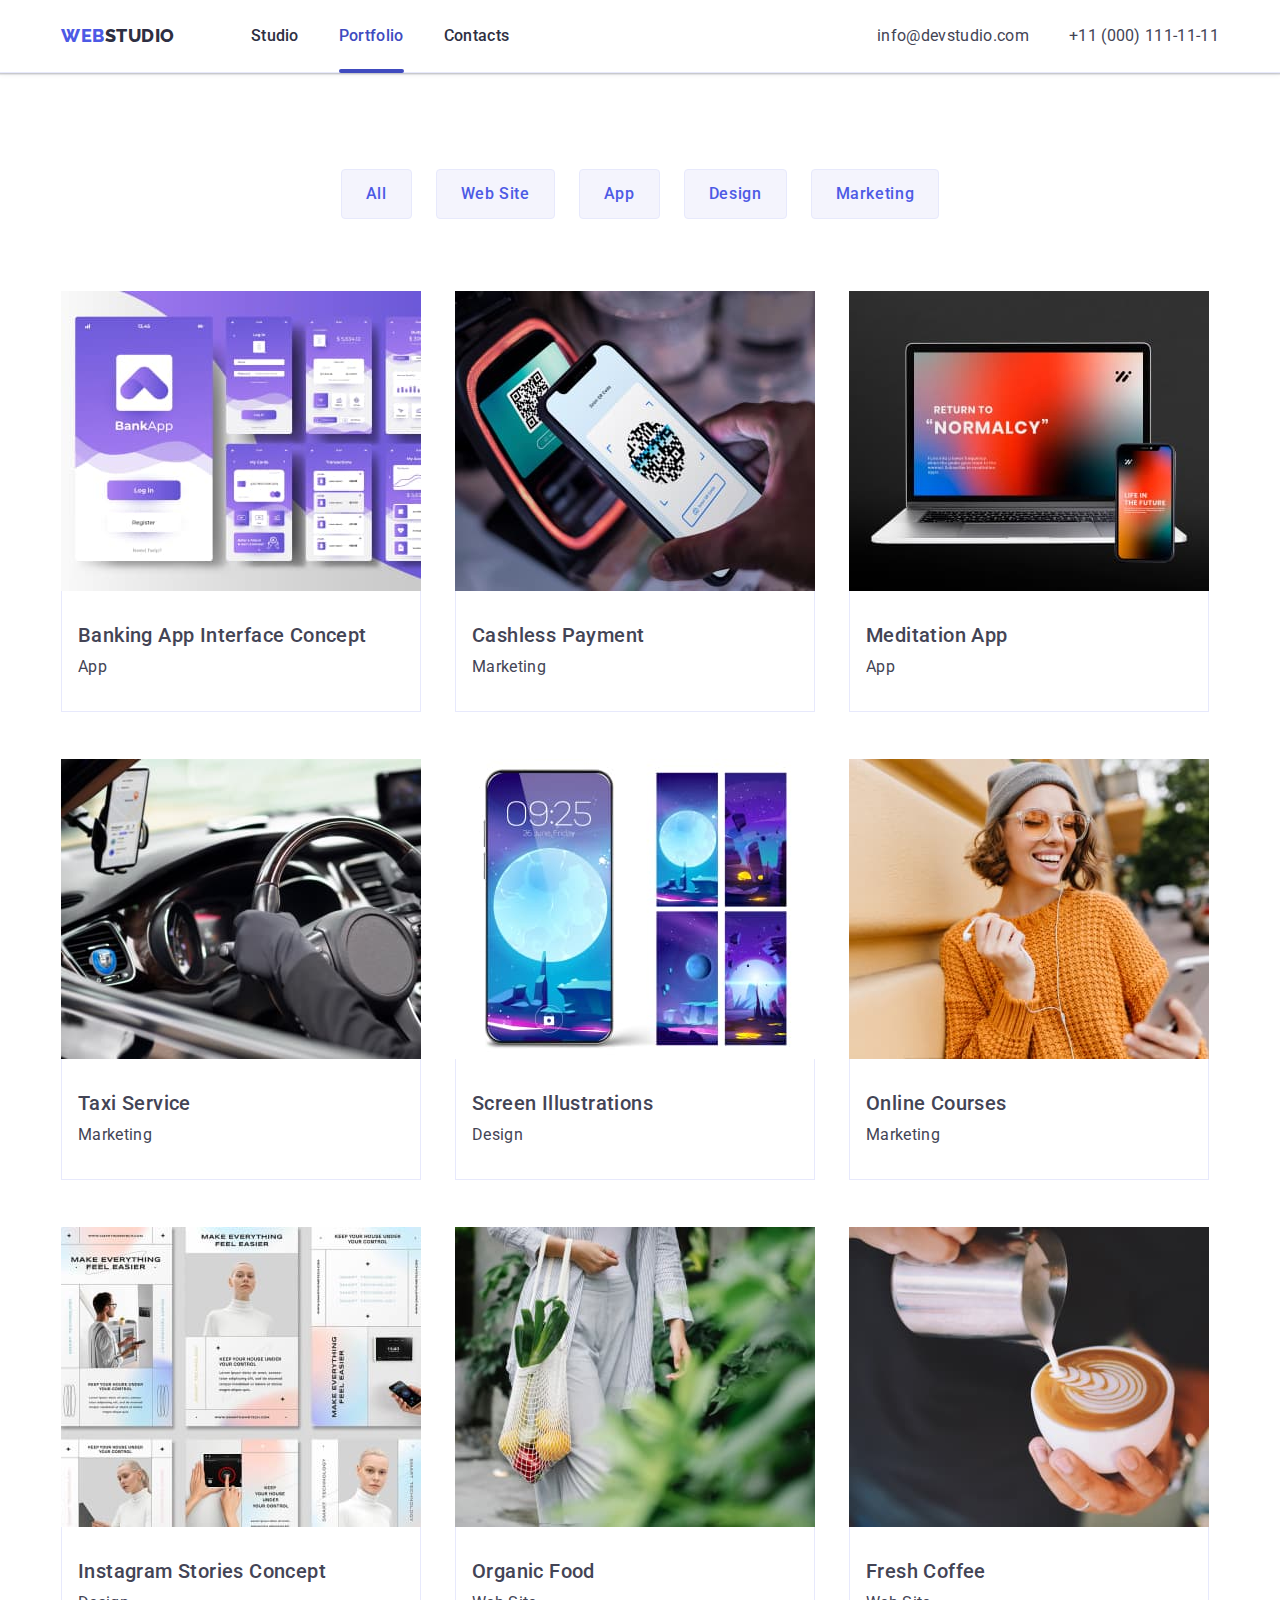
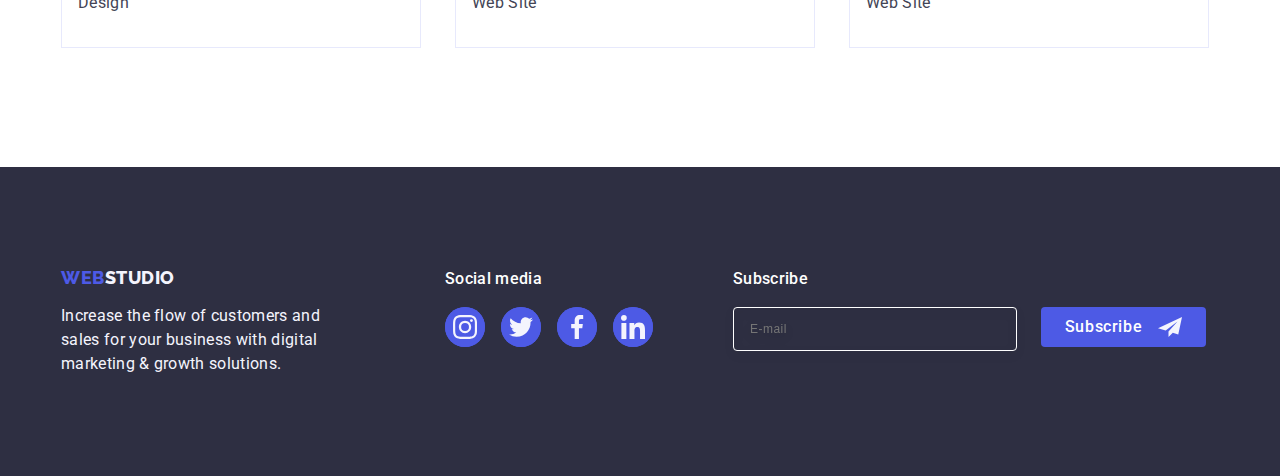
==== portfolio.html @ 62b97baa "Initial commit" ====
<!DOCTYPE html>
<html lang="en">
  <head>
    <title>WebStudio</title>
    <link rel="preconnect" href="https://fonts.googleapis.com" />
    <link rel="preconnect" href="https://fonts.gstatic.com" crossorigin />
    <link
      href="https://fonts.googleapis.com/css2?family=Raleway:wght@800&family=Roboto:wght@400;500;700;900&display=swap"
      rel="stylesheet"
    />
    <link
      rel="stylesheet"
      href="https://cdnjs.cloudflare.com/ajax/libs/modern-normalize/2.0.0/modern-normalize.min.css"
      integrity="sha512-4xo8blKMVCiXpTaLzQSLSw3KFOVPWhm/TRtuPVc4WG6kUgjH6J03IBuG7JZPkcWMxJ5huwaBpOpnwYElP/m6wg=="
      crossorigin="anonymous"
      referrerpolicy="no-referrer"
    />
    <link rel="stylesheet" href="./css/styles.css" />
  </head>
  <body class="body">
    <div class="page-container">
      <header class="menu-list">
        <div class="container container-header">
          <nav class="menu list">
            <a href="./index.html" class="logo-link link"
              >WEB<span class="logo-change">Studio</span></a
            >
            <ul class="list menu-link">
              <li class="menu-link-list">
                <a href="./index.html" class="link-menu link">Studio</a>
              </li>
              <li class="menu-link-list">
                <a href="./portfolio.html" class="link-menu link-after link"
                  >Portfolio</a
                >
              </li>
              <li class="menu-link-list">
                <a href="" class="link-menu link">Contacts</a>
              </li>
            </ul>
          </nav>

          <address class="address-list list">
            <ul class="list address-menu">
              <li>
                <a href="mailto:info@devstudio.com" class="address-link link"
                  >info@devstudio.com</a
                >
              </li>
              <li>
                <a href="tel:+110001111111" class="address-link link"
                  >+11 (000) 111-11-11</a
                >
              </li>
            </ul>
          </address>
        </div>
      </header>
      <main>
        <section class="navigator">
          <div class="container container-navigator">
            <h1 class="visually-hidden">Navigator</h1>

            <ul class="menu-list-portfolio list">
              <li class="button-navigator">
                <button type="button" class="portfolio-button">All</button>
              </li>
              <li class="button-navigator">
                <button type="button" class="portfolio-button">Web Site</button>
              </li>
              <li class="button-navigator">
                <button type="button" class="portfolio-button">App</button>
              </li>
              <li class="button-navigator">
                <button type="button" class="portfolio-button">Design</button>
              </li>
              <li class="button-navigator">
                <button type="button" class="portfolio-button">
                  Marketing
                </button>
              </li>
            </ul>

            <ul class="list photo-list">
              <li class="portfolio-main-container link">
                <a href="" class="portfolio-main link">
                  <div class="cntr-text">
                    <img
                      src="./images/portfolio.jpg"
                      alt="Interface "
                      width="360"
                      height="300"
                    />
                    <p class="text-cntr">
                      14 Stylish and User-Friendly App Design Concepts · Task
                      Manager App · Calorie Tracker App · Exotic Fruit Ecommerce
                      App · Cloud Storage App
                    </p>
                  </div>
                  <div class="name-container">
                    <h2 class="title-link-portfolio">
                      Banking App Interface Concept
                    </h2>
                    <p class="text-portfolio">App</p>
                  </div>
                </a>
              </li>

              <li class="portfolio-main-container link">
                <a href="" class="portfolio-main link">
                  <div class="cntr-text">
                    <img
                      src="./images/portfolio2.jpg"
                      alt="Phone with QR kode"
                      width="360"
                      height="300"
                    />
                    <p class="text-cntr">
                      14 Stylish and User-Friendly App Design Concepts · Task
                      Manager App · Calorie Tracker App · Exotic Fruit Ecommerce
                      App · Cloud Storage App
                    </p>
                  </div>
                  <div class="name-container">
                    <h2 class="title-link-portfolio">Cashless Payment</h2>
                    <p class="text-portfolio">Marketing</p>
                  </div>
                </a>
              </li>

              <li class="portfolio-main-container link">
                <a href="" class="portfolio-main link">
                  <div class="cntr-text">
                    <img
                      src="./images/portfolio3.jpg"
                      alt="Laptop with phone"
                      width="360"
                      height="300"
                    />
                    <p class="text-cntr">
                      14 Stylish and User-Friendly App Design Concepts · Task
                      Manager App · Calorie Tracker App · Exotic Fruit Ecommerce
                      App · Cloud Storage App
                    </p>
                  </div>
                  <div class="name-container">
                    <h2 class="title-link-portfolio">Meditation App</h2>
                    <p class="text-portfolio">App</p>
                  </div>
                </a>
              </li>

              <li class="portfolio-main-container link">
                <a href="" class="portfolio-main link">
                  <div class="cntr-text">
                    <img
                      src="./images/portfolio4.jpg"
                      alt="Interior of the car"
                      width="360"
                      height="300"
                    />
                    <p class="text-cntr">
                      14 Stylish and User-Friendly App Design Concepts · Task
                      Manager App · Calorie Tracker App · Exotic Fruit Ecommerce
                      App · Cloud Storage App
                    </p>
                  </div>
                  <div class="name-container">
                    <h2 class="title-link-portfolio">Taxi Service</h2>
                    <p class="text-portfolio">Marketing</p>
                  </div>
                </a>
              </li>

              <li class="portfolio-main-container link">
                <a href="" class="portfolio-main link">
                  <div class="cntr-text">
                    <img
                      src="./images/portfolio5.jpg"
                      alt="Phone with screen illustration"
                      width="360"
                      height="300"
                    />
                    <p class="text-cntr">
                      14 Stylish and User-Friendly App Design Concepts · Task
                      Manager App · Calorie Tracker App · Exotic Fruit Ecommerce
                      App · Cloud Storage App
                    </p>
                  </div>
                  <div class="name-container">
                    <h2 class="title-link-portfolio">Screen Illustrations</h2>
                    <p class="text-portfolio">Design</p>
                  </div>
                </a>
              </li>

              <li class="portfolio-main-container link">
                <a href="" class="portfolio-main link">
                  <div class="cntr-text">
                    <img
                      src="./images/portfolio6.jpg"
                      alt="Girl with phone"
                      width="360"
                      height="300"
                    />
                    <p class="text-cntr">
                      14 Stylish and User-Friendly App Design Concepts · Task
                      Manager App · Calorie Tracker App · Exotic Fruit Ecommerce
                      App · Cloud Storage App
                    </p>
                  </div>
                  <div class="name-container">
                    <h2 class="title-link-portfolio">Online Courses</h2>
                    <p class="text-portfolio">Marketing</p>
                  </div>
                </a>
              </li>

              <li class="portfolio-main-container link">
                <a href="" class="portfolio-main link">
                  <div class="cntr-text">
                    <img
                      src="./images/portfolio7.jpg"
                      alt="Stories Concept"
                      width="360"
                      height="300"
                    />
                    <p class="text-cntr">
                      14 Stylish and User-Friendly App Design Concepts · Task
                      Manager App · Calorie Tracker App · Exotic Fruit Ecommerce
                      App · Cloud Storage App
                    </p>
                  </div>
                  <div class="name-container">
                    <h2 class="title-link-portfolio">
                      Instagram Stories Concept
                    </h2>
                    <p class="text-portfolio">Design</p>
                  </div>
                </a>
              </li>

              <li class="portfolio-main-container link">
                <a href="" class="portfolio-main link">
                  <div class="cntr-text">
                    <img
                      src="./images/portfolio8.jpg"
                      alt="Girl with a bag of food"
                      width="360"
                      height="300"
                    />
                    <p class="text-cntr">
                      14 Stylish and User-Friendly App Design Concepts · Task
                      Manager App · Calorie Tracker App · Exotic Fruit Ecommerce
                      App · Cloud Storage App
                    </p>
                  </div>
                  <div class="name-container">
                    <h2 class="title-link-portfolio">Organic Food</h2>
                    <p class="text-portfolio">Web Site</p>
                  </div>
                </a>
              </li>

              <li class="portfolio-main-container link">
                <a href="" class="portfolio-main link">
                  <div class="cntr-text">
                    <img
                      src="./images/portfolio9.jpg"
                      alt="Cup of cofee"
                      width="360"
                      height="300"
                    />
                    <p class="text-cntr">
                      14 Stylish and User-Friendly App Design Concepts · Task
                      Manager App · Calorie Tracker App · Exotic Fruit Ecommerce
                      App · Cloud Storage App
                    </p>
                  </div>
                  <div class="name-container">
                    <h2 class="title-link-portfolio">Fresh Coffee</h2>
                    <p class="text-portfolio">Web Site</p>
                  </div>
                </a>
              </li>
            </ul>
          </div>
        </section>
      </main>
    </div>
    <footer class="footer">
      <div class="container footer-container">
        <div class="logo-ftr-container">
          <a href="./index.html" class="logo-footer link"
            >WEB<span class="studio-footer">Studio</span></a
          >
          <p class="paragraph-white">
            Increase the flow of customers and sales for your business with
            digital marketing & growth solutions.
          </p>
        </div>
        <div class="ftr-container">
          <p class="media-ftr">Social media</p>
          <ul class="icon-container-footer list">
            <li class="icon-list-footer">
              <a href="https://www.instagram.com" class="icon-social-footer">
                <svg class="icons-people" width="24" height="24">
                  <use href="./images/icons.svg#icon-instagram-2"></use>
                </svg>
              </a>
            </li>
            <li class="icon-list-footer">
              <a href="https://www.twitter.com" class="icon-social-footer">
                <svg class="icons-people" width="24" height="24">
                  <use href="./images/icons.svg#icon-twitter-1"></use>
                </svg>
              </a>
            </li>
            <li class="icon-list-footer">
              <a href="https://www.facebook.com" class="icon-social-footer">
                <svg class="icons-people" width="24" height="24">
                  <use href="./images/icons.svg#icon-facebook-1"></use>
                </svg>
              </a>
            </li>
            <li class="icon-list-footer">
              <a href="https://www.linkedin.com" class="icon-social-footer">
                <svg class="icons-people" width="24" height="24">
                  <use href="./images/icons.svg#icon-linkedin"></use>
                </svg>
              </a>
            </li>
          </ul>
        </div>
        <div class="container-form">
          <p class="navigator-subscribe">Subscribe</p>
          <form class="form" autocomplete="off">
            <label class="form-label">
              <input
                type="email"
                name="email"
                class="input-sctn"
                placeholder="E-mail"
              />
            </label>

            <button type="submit" class="form-button">
              Subscribe
              <svg class="icon-footer" width="24" height="24">
                <use href="./images/icons.svg#icon-frame"></use>
              </svg>
            </button>
          </form>
        </div>
      </div>
    </footer>
  </body>
</html>
---- css/styles.css ----
*::before,
*::after {
  box-sizing: border-box;
}
:root {
  --primary-brand: #4d5ae5;
  --pressed-state: #404bbf;
  --dark: #2e2f42;
  --success: #31d0aa;
  --text: #434455;
  --subtle-text: #8e8f99;
  --accent: #e7e9fc;
  --light: #f4f4fd;
  --white-background: #ffffff;
  --modal-background: #fcfcfc;
}

.body {
  font-family: "Roboto", sans-serif;
  color: #434455;
  font-size: 16px;
  background-color: #ffffff;
  margin: 0;
}
h1,
h2,
h3,
h4,
h5,
h6,
p {
  margin: 0;
  padding: 0;
}
.link {
  text-decoration: none;
}

.list {
  list-style: none;
  padding: 0;
  margin: 0;
}
img {
  display: block;
}
.container {
  max-width: 1158px;
  padding-left: 15px;
  padding-right: 15px;
  margin: 0 auto;
}

/* HEADER */

.menu-list {
  flex-wrap: nowrap;
  justify-content: center;
  align-items: center;
  border-bottom: 1px solid #e7e9fc;
  box-shadow: 0px 2px 1px rgba(46, 47, 66, 0.08),
    0px 1px 1px rgba(46, 47, 66, 0.16), 0px 1px 6px rgba(46, 47, 66, 0.08);
}

.container-header {
  display: flex;
  align-items: center;
}

.menu {
  display: flex;
  align-items: center;
}
.menu-link {
  display: flex;
  gap: 40px;
}

.address-menu {
  display: flex;
  gap: 40px;
  flex-grow: 1;
}

.logo-link {
  font-family: "Raleway", sans-serif;
  font-weight: 800;
  font-size: 18px;
  line-height: 1.17;
  letter-spacing: 0.03em;
  text-transform: uppercase;
  color: var(--primary-brand);
  align-self: center;
  margin-right: 76px;
}

.logo-change {
  color: var(--dark);
}

.link-menu {
  font-weight: 500;
  font-size: 16px;
  line-height: 1.5;
  letter-spacing: 0.02em;
  color: var(--dark);
  padding: 24px 0;
  display: block;
}
.link-after {
  transition: color 250ms cubic-bezier(0.4, 0, 0.2, 1);
  position: relative;
  color: var(--pressed-state);
}
.link-after::after {
  width: 100%;
  height: 4px;
  content: "";
  position: absolute;
  left: 0;
  bottom: -1px;
  height: 4px;
  background-color: #404bbf;
  border-radius: 2px;
}

.link-menu:hover,
.link-menu:focus {
  color: var(--pressed-state);
}
.address-list {
  font-style: normal;
  margin-left: auto;
}
.address-link {
  list-style: none;
  font-size: 16px;
  line-height: 1.5;
  letter-spacing: 0.02em;
  color: var(--text);

  position: relative;
  transition: color 250ms cubic-bezier(0.4, 0, 0.2, 1);
}

.address-link:hover,
.address-link:focus {
  color: var(--pressed-state);
}

/* MAIN */

.section-title {
  background-image: linear-gradient(
      rgba(46, 47, 66, 0.7),
      rgba(46, 47, 66, 0.7)
    ),
    url(../images/people-office.jpg);
  padding: 188px 0;
  max-width: 1440px;
  margin: 0 auto;
  background-repeat: no-repeat;
  background-position: center;
  background-size: cover;
}
.container-title {
  flex-direction: column;
  justify-content: center;
  align-items: center;
}
.title {
  font-size: 56px;
  line-height: 1.07;
  text-align: center;
  letter-spacing: 0.02em;
  color: var(--white-background);
  margin: 0 100px;
  width: 800px;
  display: flex;
  flex-direction: column;
  align-items: center;
  max-width: 496px;
  margin-left: auto;
  margin-right: auto;
}

.button {
  background-color: var(--primary-brand);
  font-family: "Roboto", sans-serif;
  font-weight: 500;
  font-size: 16px;
  line-height: 1.5;
  letter-spacing: 0.04em;
  color: var(--white-background);
  cursor: pointer;
  height: 56px;
  align-items: center;
  margin-top: 18px;
  justify-content: center;
  display: block;
  min-width: 169px;
  border: none;
  border-radius: 4px;
  margin-left: auto;
  margin-right: auto;
  margin-top: 18px;
  transition: background-color 250ms cubic-bezier(0.4, 0, 0.2, 1);
}
.button:hover {
  background-color: var(--pressed-state);
}
.button:focus {
  background-color: var(--pressed-state);
}

/* main-two */

.section-content {
  padding: 120px 0px;
}

.visually-hidden {
  position: absolute;
  width: 1px;
  height: 1px;
  margin: -1px;
  border: 0;
  padding: 0;
  white-space: nowrap;
  clip-path: inset(100%);
  clip: rect(0 0 0 0);
  overflow: hidden;
}

.container-content {
  display: flex;
  align-items: center;
  gap: 8px;
  justify-content: center;
}

.content {
  display: flex;
  gap: 24px;
}

.text-container {
  flex-basis: calc((100% - (3 * 24px)) / 4);
}
.icon-container {
  display: flex;
  justify-content: center;
  align-items: center;
  background-color: var(--light);
  width: 264px;
  height: 112px;
  margin-bottom: 8px;
  border-radius: 4px;
}

.title-link {
  font-weight: 500;
  font-size: 20px;
  line-height: 1.2;
  letter-spacing: 0.02em;
  color: var(--dark);
  margin-bottom: 8px;
}

.text {
  font-size: 16px;
  line-height: 1.5;
  letter-spacing: 0.02em;
  color: var(--text);
}

/* main-three */

.section-title-two {
  padding-bottom: 120px;
}
.container-doing {
  flex-direction: column;
  align-items: center;
}

.title-two {
  font-size: 36px;
  line-height: 1.11;
  text-align: center;
  letter-spacing: 0.02em;
  text-transform: capitalize;
  color: var(--dark);
  margin-bottom: 72px;
}
.photo {
  display: flex;
  gap: 24px;
  padding: 0;
  margin: 0;
}

.photo-item {
  width: 360px;
  height: 300px;
  display: block;
}

/* main four */

.section-four {
  background-color: var(--light);
  padding: 120px 0;
}

.team {
  display: flex;
  gap: 24px;
}

.container-people {
  align-items: center;
  gap: 8px;
  padding: 32px 0;
}
.icon-list {
  width: 40px;
  height: 40px;
}
.icons-people {
  fill: var(--light);
}
.icon-social-link {
  width: 100%;
  height: 100%;
  background-color: var(--primary-brand);
  border-radius: 50%;
  display: flex;
  align-items: center;
  justify-content: center;
  transition: background-color 250ms cubic-bezier(0.4, 0, 0.2, 1);
}
.icon-social-link:hover,
.icon-social-link:focus {
  background-color: var(--pressed-state);
}
.photo-background:first-child {
  flex-basis: calc((100% - 3 * 24px) / 4);
  border-radius: 0px 0px 4px 4px;
}
.photo-background {
  box-shadow: 0px 1px 6px rgba(46, 47, 66, 0.08),
    0px 1px 1px rgba(46, 47, 66, 0.16), 0px 2px 1px rgba(46, 47, 66, 0.08);
}
.title-link-people {
  text-align: center;
  margin-bottom: 8px;
}
.text-name {
  text-align: center;
}
.icon-container-people {
  display: flex;
  justify-content: center;
  gap: 24px;
  margin-top: 8px;
}

/* main five  */

.section-five {
  padding: 120px 0;
}
.title-five {
  font-size: 36px;
  line-height: 1.11;
  text-align: center;
  letter-spacing: 0.02em;
  text-transform: capitalize;
  color: var(--dark);
  margin-bottom: 72px;
}
.icon-container-customers {
  display: flex;
  gap: 24px;
}
.icons-customers {
  fill: currentColor;
}
.icons-customers:hover {
  fill: #404bbf;
}
.icn-container {
  width: calc((100% - 120px) / 6);
  height: 88px;
}
.icn-customers {
  justify-content: center;
  align-items: center;
  display: flex;
  width: 100%;
  height: 100%;
  border: 1px solid var(--subtle-text);
  border-radius: 4px;
  color: var(--subtle-text);
  transition: border-color 250ms cubic-bezier(0.4, 0, 0.2, 1),
    color 250ms cubic-bezier(0.4, 0, 0.2, 1);
}
.icn-customers:hover,
.icn-customers:focus {
  border-color: var(--pressed-state);
  color: var(--pressed-state);
}
/* footer */

.footer {
  background-color: var(--dark);
  padding-top: 100px;
  padding-bottom: 100px;
}

.studio-footer {
  color: var(--light);
  display: inline-block;
}
.paragraph-white {
  line-height: 1.5;
  color: var(--light);
  letter-spacing: 0.02em;
  font-size: 16px;
  width: 264px;
  flex-direction: column;
  flex-shrink: 0;
  align-items: flex-start;
}
.logo-footer {
  font-family: "Raleway", sans-serif;
  font-weight: 800;
  font-size: 18px;
  line-height: 1.17;
  letter-spacing: 0.03em;
  text-transform: uppercase;
  color: var(--primary-brand);
  margin-bottom: 16px;
  display: inline-block;
}
.logo-ftr-container {
  margin-right: 120px;
}
.icon-container-footer {
  display: flex;
  gap: 16px;
}
.media-ftr {
  font-size: 16px;
  font-style: normal;
  font-weight: 500;
  line-height: 1.5;
  letter-spacing: 0.02em;
  color: var(--white-background);
  margin-bottom: 16px;
}
.footer-container {
  display: flex;
  align-items: baseline;
}
.ftr-container {
  display: block;
}
.icon-ftr {
  display: flex;
  justify-content: center;
  align-items: center;
  gap: 16px;
  margin-top: 16px;
}
.icon-footer {
  fill: var(--light);
}

.icon-list-footer {
  width: 40px;
  height: 40px;
  background-color: var(--primary-brand);
  border-radius: 50%;
}
.icon-list-footer :hover,
.icon-list-footer :focus {
  background-color: #31d0aa;
}
.icon-social-footer {
  width: 100%;
  height: 100%;
  display: flex;
  align-items: center;
  justify-content: center;
  background-color: var(--primary-brand);
  border-radius: 50%;
  transition: background-color 250ms cubic-bezier(0.4, 0, 0.2, 1);
}

/* modal */
.container-form {
  margin-left: 80px;
}
.container-modal {
  position: fixed;
  top: 0;
  left: 0;
  width: 100%;
  height: 100%;
  background-color: rgba(46, 47, 66, 0.4);
  transition: opacity 250ms cubic-bezier(0.4, 0, 0.2, 1),
    visibility 250ms cubic-bezier(0.4, 0, 0.2, 1);
}
.is-hidden {
  opacity: 0;
  visibility: hidden;
  pointer-events: none;
}
.modal {
  position: absolute;
  top: 50%;
  left: 50%;
  transform: translate(-50%, -50%) scale(1);
  width: 408px;
  min-height: 584px;
  background: var(--modal-background);
  box-shadow: 0px 1px 1px rgba(0, 0, 0, 0.14), 0px 1px 3px rgba(0, 0, 0, 0.12),
    0px 2px 1px rgba(0, 0, 0, 0.2);
  border-radius: 4px;
  transition: transform 250ms cubic-bezier(0.4, 0, 0.2, 1);
  padding: 72px 24px 24px 24px;
}
.btn-modal {
  position: absolute;
  top: 24px;
  right: 24px;
  width: 24px;
  height: 24px;
  border-radius: 50%;
  display: flex;
  align-items: center;
  justify-content: center;
  background-color: var(--accent);
  border: 1px solid rgba(0, 0, 0, 0.1);
  padding: 0;
  cursor: pointer;
  transition: background-color 250ms cubic-bezier(0.4, 0, 0.2, 1),
    border 250ms cubic-bezier(0.4, 0, 0.2, 1);
}
.btn-modal:hover,
.btn-modal:focus {
  background-color: #404bbf;
  border: none;
  fill: var(--white-background);
}
.modal-icon {
  transition: fill 250ms cubic-bezier(0.4, 0, 0.2, 1);
}
.navigator-subscribe {
  margin-bottom: 16px;
  font-weight: 500;
  font-size: 16px;
  line-height: 1.5;
  letter-spacing: 0.02em;
  color: var(--white-background);
}
.form-label {
  display: flex;
}
.form {
  display: flex;
  gap: 24px;
}
.input-sctn {
  width: 264px;
  height: 40px;
  border: 1px solid var(--white-background);
  background-color: transparent;
  font-size: 12px;
  line-height: 1.5;
  letter-spacing: 0.04em;

  filter: drop-shadow(0px 4px 4px rgba(0, 0, 0, 0.15));
  border-radius: 4px;
  color: var(--white-background);
  padding-left: 16px;
}
.input-sctn ::placeholder {
  color: var(--white-background);
}

.form-button {
  min-width: 165px;
  height: 40px;
  display: flex;
  justify-content: center;
  align-items: center;
  font-family: "Roboto", sans-serif;
  font-size: 16px;
  font-weight: 500;
  line-height: 1.5;
  letter-spacing: 0.04em;
  color: var(--white-background);
  cursor: pointer;
  background-color: var(--primary-brand);
  border: none;
  border-radius: 4px;
}

.icon-footer {
  margin-left: 16px;
}
.modal-title {
  font-weight: 500;
  font-size: 16px;
  line-height: 1.5;
  text-align: center;
  letter-spacing: 0.02em;
  color: var(--dark);
  margin-bottom: 16px;
}
.cntr-form {
  margin-bottom: 8px;
}
.section-form {
  font-size: 12px;
  line-height: 1.17;
  letter-spacing: 0.04em;
  color: var(--subtle-text);
  display: block;
  margin-bottom: 4px;
}

.form-sctn {
  width: 100%;
  height: 40px;
  border: 1px solid rgba(46, 47, 66, 0.4);
  border-radius: 4px;
  background-color: transparent;
  transition: border-color 250ms cubic-bezier(0.4, 0, 0.2, 1);
  padding-left: 38px;
  outline: transparent;
}
.form-sctn:focus {
  border-color: var(--primary-brand);
}
.container-mdl {
  position: relative;
}
.icon-modal {
  position: absolute;
  left: 16px;
  top: 50%;
  transform: translateY(-50%);
  transition: fill 250ms cubic-bezier(0.4, 0, 0.2, 1);
  fill: var(--dark);
}
.form-sctn:focus + .icon-modal {
  fill: var(--primary-brand);
}

.text-comment {
  width: 100%;
  height: 120px;
  font-size: 12px;
  line-height: 1.17;
  letter-spacing: 0.04em;
  color: rgba(46, 47, 66, 0.4);
  border: 1px solid rgba(46, 47, 66, 0.4);
  border-radius: 4px;
  background-color: transparent;
  padding: 8px 16px;
  outline: transparent;
  resize: none;
  transition: border-color 250ms cubic-bezier(0.4, 0, 0.2, 1);
}
.text-comment:focus {
  border-color: var(--primary-brand);
}
.checkbox {
  margin-bottom: 24px;
}

.text-modal {
  font-size: 12px;
  line-height: 1.17;
  letter-spacing: 0.04em;
  color: var(--subtle-text);
}
.text-mdl {
  width: 16px;
  height: 16px;
  border: 1px solid rgba(46, 47, 66, 0.4);
  border-radius: 2px;
  transition: background-color 250ms cubic-bezier(0.4, 0, 0.2, 1),
    border 250ms cubic-bezier(0.4, 0, 0.2, 1),
    fill 250ms cubic-bezier(0.4, 0, 0.2, 1);
  display: inline-flex;
  align-items: center;
  justify-content: center;
  fill: transparent;
  margin-right: 8px;
}
input:checked + label .text-mdl {
  background-color: var(--pressed-state);
  border: none;
  fill: var(--light);
}
.modal-field {
  margin-bottom: 16px;
}
.link-modal {
  color: var(--primary-brand);
}
.button-modal {
  display: block;
  min-width: 169px;
  height: 56px;
  font-family: "Roboto", sans-serif;
  font-size: 16px;
  font-weight: 500;
  line-height: 1.5;
  letter-spacing: 0.04em;
  color: var(--white-background);
  cursor: pointer;
  background-color: var(--primary-brand);
  border: none;
  border-radius: 4px;
  transition: background-color 250ms cubic-bezier(0.4, 0, 0.2, 1);
  margin-left: auto;
  margin-right: auto;
}

input:focus + label.text-mdl {
  border-color: var(--pressed-state);
}
/* portfolio */

.navigator {
  padding-top: 96px;
  padding-bottom: 120px;
}
.menu-list-portfolio {
  display: flex;
  justify-content: center;
  gap: 24px;
  margin-bottom: 72px;
}
.portfolio-button {
  font-family: "Roboto", sans-serif;
  font-weight: 500;
  font-size: 16px;
  line-height: 1.5;
  letter-spacing: 0.04em;
  color: var(--primary-brand);
  background-color: var(--light);
  cursor: pointer;
  border-radius: 4px;
  padding: 12px 24px;
  border: 1px solid #e7e9fc;
  justify-content: center;
  align-items: center;
  text-align: center;
  transition: color 250ms cubic-bezier(0.4, 0, 0.2, 1),
    background-color 250ms cubic-bezier(0.4, 0, 0.2, 1),
    border-color 250ms cubic-bezier(0.4, 0, 0.2, 1),
    box-shadow 250ms cubic-bezier(0.4, 0, 0.2, 1);
}
.portfolio-button:hover,
.portfolio-button:focus {
  color: var(--white-background);
  background-color: var(--pressed-state);
  border: 1px solid transparent;
  box-shadow: 0px 3px 1px rgba(0, 0, 0, 0.1), 0px 2px 1px rgba(0, 0, 0, 0.08),
    0px 2px 2px rgba(0, 0, 0, 0.12);
}

.photo-list {
  display: flex;
  flex-wrap: wrap;
  column-gap: 24px;
  row-gap: 48px;
  align-items: flex-start;
}
.photo-background {
  background-color: var(--white-background);
}

.portfolio-main-container {
  display: flex;
  width: calc((100% - 48px) / 3);
  height: 420px;
  flex-grow: 1;
  padding-bottom: 0px;
  flex-shrink: 0;
}
.name-container {
  padding: 32px 16px;
  border: 1px solid #e7e9fc;
  border-top: none;
}

.portfolio-main {
  display: block;
  text-decoration: none;
  color: inherit;
  transition: box-shadow 250ms cubic-bezier(0.4, 0, 0.2, 1);
}

.portfolio-main:hover,
.portfolio-main:focus {
  box-shadow: 0px 1px 6px rgba(46, 47, 66, 0.08),
    0px 1px 1px rgba(46, 47, 66, 0.16), 0px 2px 1px rgba(46, 47, 66, 0.08);
}
.title-link-portfolio {
  margin-bottom: 8px;
  font-size: 20px;
  font-family: Roboto;
  font-style: normal;
  font-weight: 500;
  line-height: 24px;
  letter-spacing: 0.4px;
}

.text-portfolio {
  font-size: 16px;
  line-height: 1.5;
  letter-spacing: 0.02em;
  color: var(--text);
}
.cntr-text {
  position: relative;
  overflow: hidden;
}
.text-cntr {
  position: absolute;
  top: 0;
  font-size: 16px;
  line-height: 1.5;
  letter-spacing: 0.02em;
  color: var(--light);
  padding: 40px 32px;
  background-color: var(--primary-brand);
  height: 100%;
  width: 100%;
  transform: translateY(100%);
  transition: transform 250ms cubic-bezier(0.4, 0, 0.2, 1);
}
.cntr-text:hover .text-cntr {
  transform: translateY(0%);
}
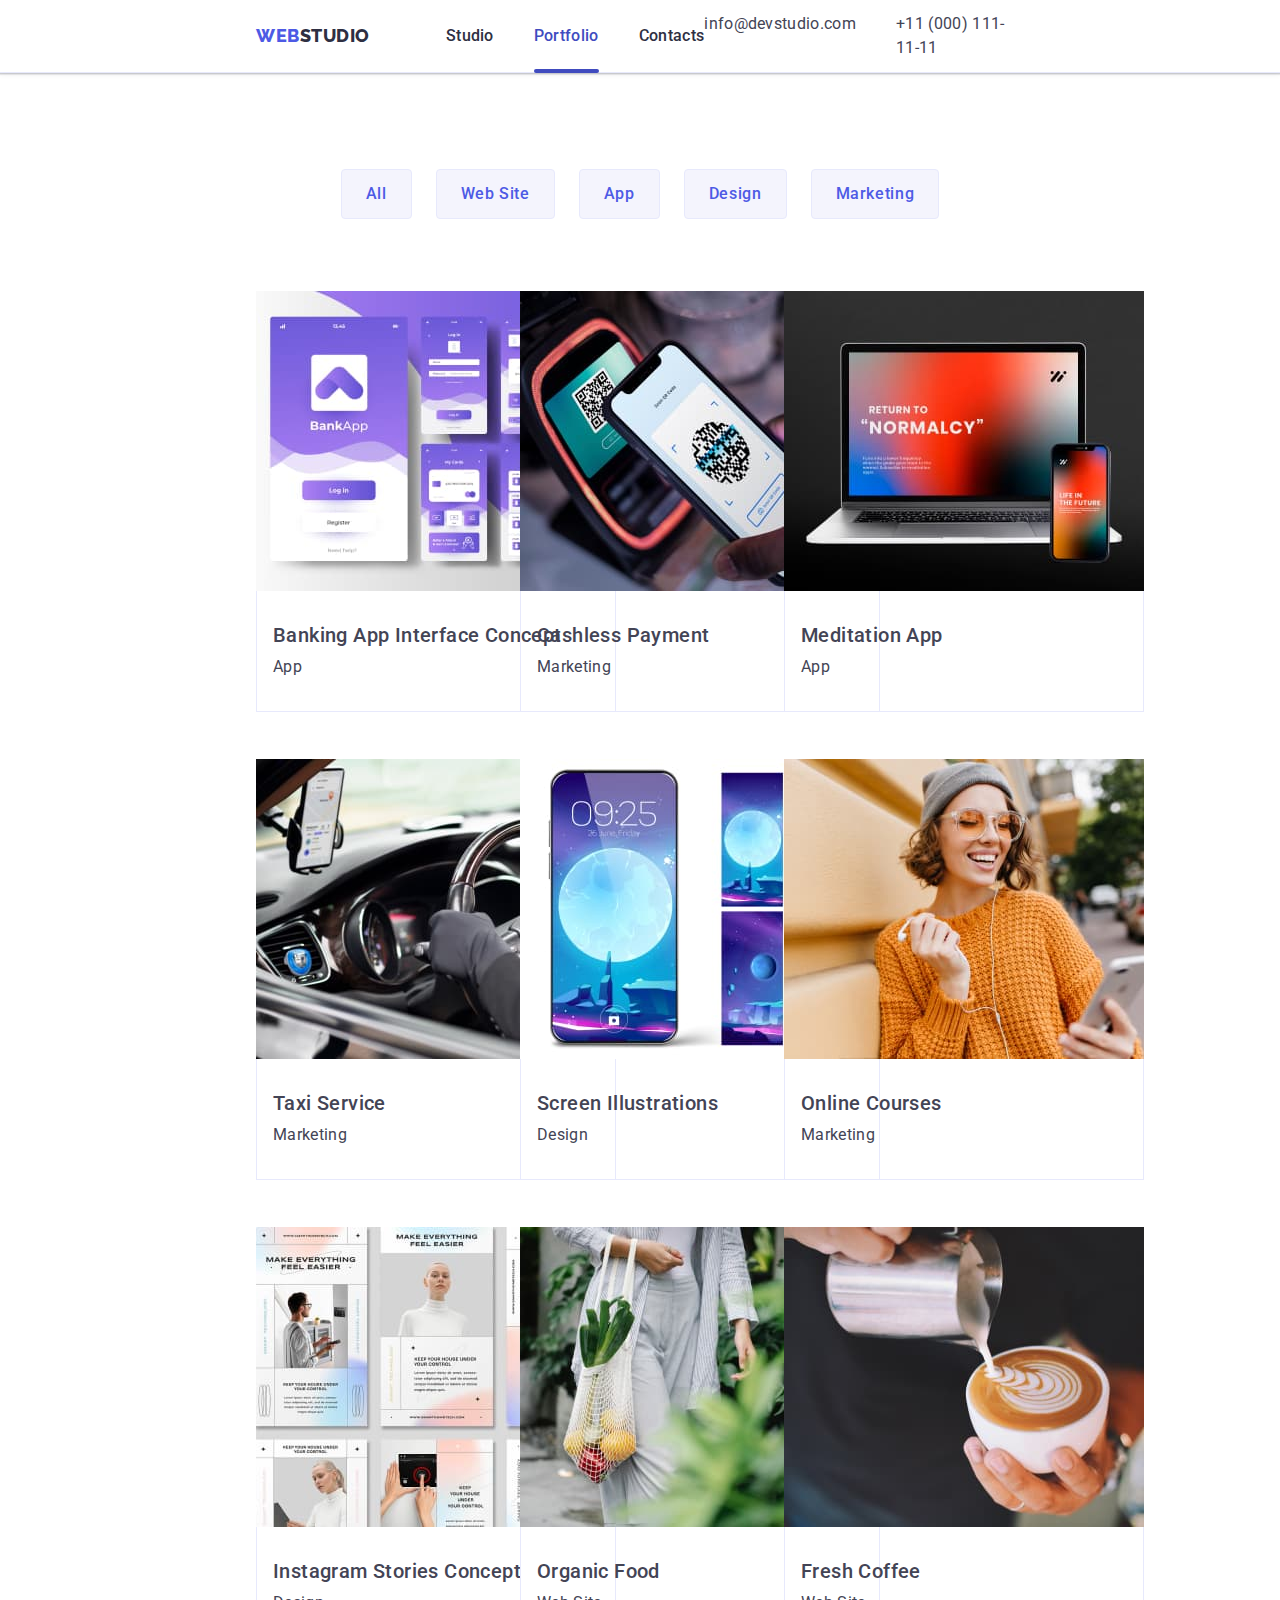
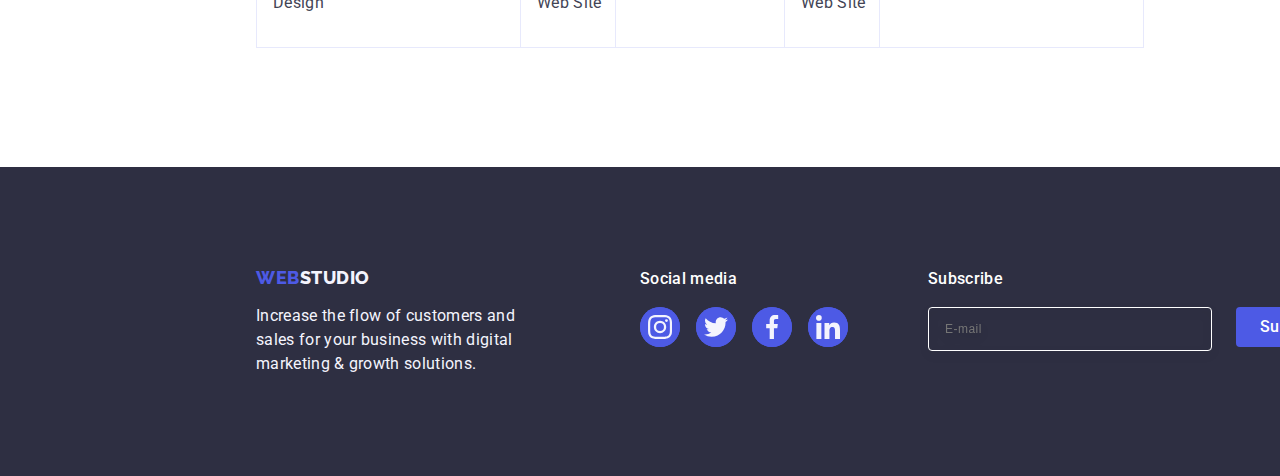
==== commit 0d716122: "homework6" ====
--- a/portfolio.html
+++ b/portfolio.html
@@ -16,6 +16,7 @@
       referrerpolicy="no-referrer"
     />
     <link rel="stylesheet" href="./css/styles.css" />
+    <link rel="stylesheet" href="./css/media.css" />
   </head>
   <body class="body">
     <div class="page-container">
--- a/css/styles.css
+++ b/css/styles.css
@@ -45,10 +45,12 @@
   display: block;
 }
 .container {
+  width: 100%;
   max-width: 1158px;
-  padding-left: 15px;
-  padding-right: 15px;
-  margin: 0 auto;
+  padding-left: 16px;
+  padding-right: 16px;
+  margin-left: auto;
+  margin-right: auto;
 }
 
 /* HEADER */
@@ -216,7 +218,8 @@
 /* main-two */
 
 .section-content {
-  padding: 120px 0px;
+  padding-top: 96px;
+  padding-bottom: 96px;
 }
 
 .visually-hidden {
@@ -233,20 +236,28 @@
 }
 
 .container-content {
-  display: flex;
-  align-items: center;
+  /* align-items: center; */
   gap: 8px;
   justify-content: center;
 }
 
 .content {
-  display: flex;
-  gap: 24px;
+  /* display: inline-flex; */
+  display: flex;
+  flex-wrap: wrap;
+
+  /* align-items: flex-start; */
+  gap: 72px;
 }
 
 .text-container {
-  flex-basis: calc((100% - (3 * 24px)) / 4);
-}
+  /* flex-basis: calc((100% - (3 * 24px)) / 4); */
+
+  /* align-items: flex-start; */
+  gap: 8px;
+  align-items: center;
+}
+
 .icon-container {
   display: flex;
   justify-content: center;
@@ -256,15 +267,23 @@
   height: 112px;
   margin-bottom: 8px;
   border-radius: 4px;
+  display: none;
 }
 
 .title-link {
-  font-weight: 500;
-  font-size: 20px;
-  line-height: 1.2;
+  /* font-weight: 500; */
+  /* font-size: 20px; */
+  /* line-height: 1.2; */
   letter-spacing: 0.02em;
   color: var(--dark);
   margin-bottom: 8px;
+  text-align: center;
+
+  font-size: 36px;
+  font-style: normal;
+  font-weight: 700;
+  line-height: 1.11;
+  text-transform: capitalize;
 }
 
 .text {
@@ -272,6 +291,8 @@
   line-height: 1.5;
   letter-spacing: 0.02em;
   color: var(--text);
+  font-style: normal;
+  font-weight: 500;
 }
 
 /* main-three */
--- a/css/media.css
+++ b/css/media.css
@@ -0,0 +1,16 @@
+@media screen and (min-width: 428px) {
+  .container {
+    max-width: 428px;
+  }
+}
+@media screen and (min-width: 768px) {
+  .container {
+    max-width: 768px;
+  }
+  .text-container {
+    flex-basis: calc((100% - 24px) / 2);
+    max-width: 356px;
+    /* flex-direction: column; */
+    align-items: flex-start;
+  }
+}
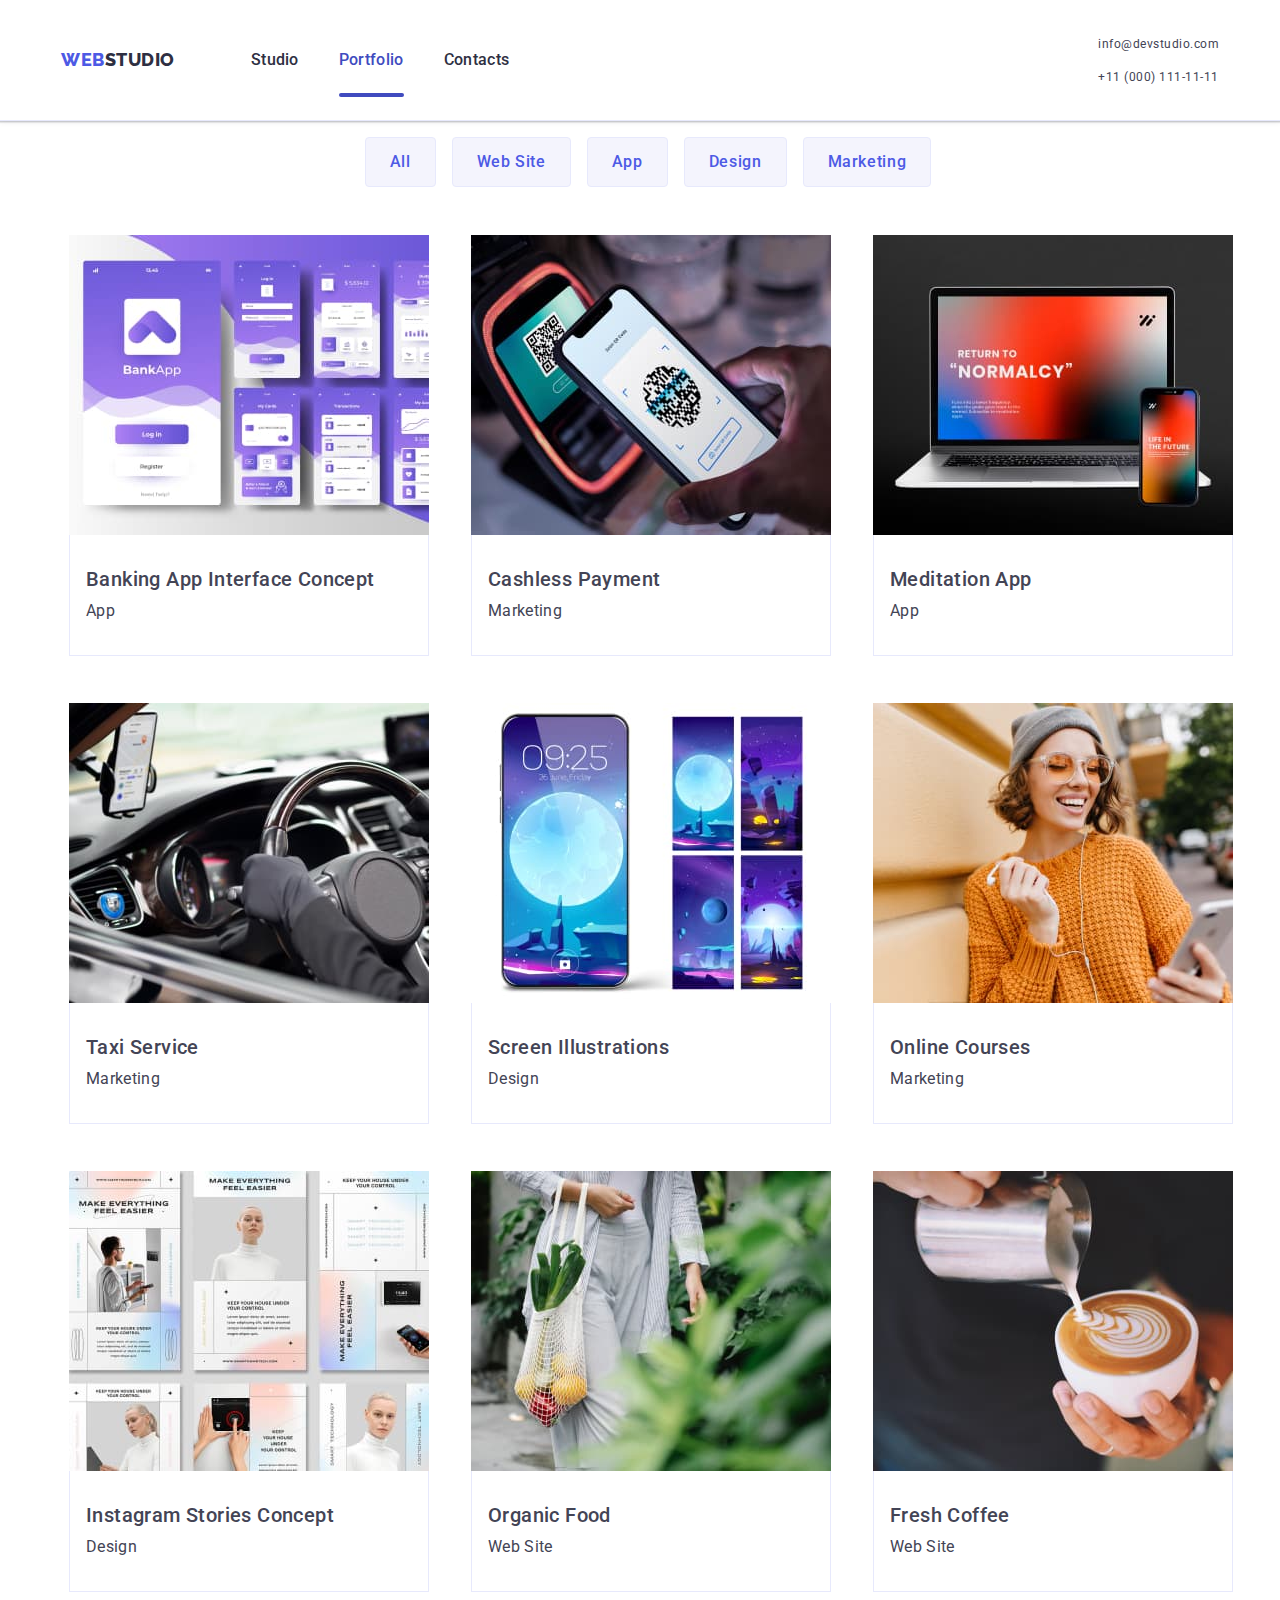
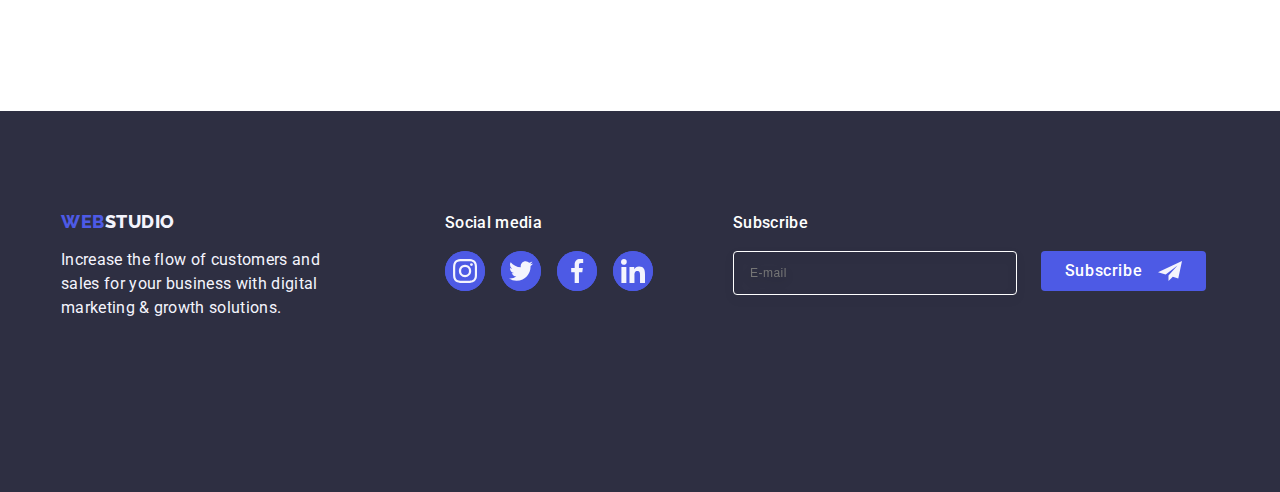
==== commit 7a92938f: "homework6" ====
--- a/portfolio.html
+++ b/portfolio.html
@@ -2,6 +2,14 @@
 <html lang="en">
   <head>
     <title>WebStudio</title>
+
+    <meta charset="UTF-8" />
+    <meta name="viewport" content="width=device-width, initial-scale=1.0" />
+    <meta
+      name="description"
+      content="Web studio description meta tag content"
+    />
+
     <link rel="preconnect" href="https://fonts.googleapis.com" />
     <link rel="preconnect" href="https://fonts.gstatic.com" crossorigin />
     <link
@@ -55,6 +63,49 @@
               </li>
             </ul>
           </address>
+          <button type="button" class="menu-open-btn" data-menu-open>
+            <svg class="icons-mob" width="32" height="22">
+              <use href="./images/icons.svg#icon-menu-hamburger"></use>
+            </svg>
+          </button>
+        </div>
+
+        <div class="mob-menu is-hidden" data-menu>
+          <button type="button" class="menu-close-btn" data-menu-close>
+            <svg class="icons-mob-close" width="8" height="8">
+              <use href="./images/icons.svg#icon-close"></use>
+            </svg>
+          </button>
+          <ul class="list mob-menu-list">
+            <li class="mob-menu-link">
+              <a href="./index.html" class="mob-link-menu mob-link-after link"
+                >Studio</a
+              >
+            </li>
+            <li class="mob-menu-link">
+              <a href="./portfolio.html" class="mob-link-menu link"
+                >Portfolio</a
+              >
+            </li>
+            <li class="mob-menu-link">
+              <a href="" class="mob-link-menu link">Contacts</a>
+            </li>
+          </ul>
+
+          <address class="mob-address-list list">
+            <ul class="list mob-address-menu">
+              <li>
+                <a href="tel:+110001111111" class="mob-address-link link"
+                  >+11 (000) 111-11-11</a
+                >
+              </li>
+              <li>
+                <a href="mailto:info@devstudio.com" class="mob-mail-link link"
+                  >info@devstudio.com</a
+                >
+              </li>
+            </ul>
+          </address>
         </div>
       </header>
       <main>
@@ -355,5 +406,6 @@
         </div>
       </div>
     </footer>
+    <script src="./js/menu.js"></script>
   </body>
 </html>
--- a/css/styles.css
+++ b/css/styles.css
@@ -63,25 +63,21 @@
   box-shadow: 0px 2px 1px rgba(46, 47, 66, 0.08),
     0px 1px 1px rgba(46, 47, 66, 0.16), 0px 1px 6px rgba(46, 47, 66, 0.08);
 }
-
+.menu-open-btn {
+  background-color: #ffffff;
+  border: none;
+}
 .container-header {
   display: flex;
   align-items: center;
+  justify-content: space-between;
+  padding-top: 24px;
+  padding-bottom: 24px;
 }
 
 .menu {
   display: flex;
   align-items: center;
-}
-.menu-link {
-  display: flex;
-  gap: 40px;
-}
-
-.address-menu {
-  display: flex;
-  gap: 40px;
-  flex-grow: 1;
 }
 
 .logo-link {
@@ -99,57 +95,98 @@
 .logo-change {
   color: var(--dark);
 }
-
-.link-menu {
-  font-weight: 500;
-  font-size: 16px;
-  line-height: 1.5;
-  letter-spacing: 0.02em;
+.menu-link {
+  display: none;
+}
+.address-menu {
+  display: none;
+}
+.mob-menu {
+  background-color: var(--white-background);
+  position: fixed;
+  top: 0;
+  left: 0;
+  width: 100vw;
+  height: 100vh;
+  z-index: 2;
+  padding: 24px 24px 40px 40px;
+  display: flex;
+  flex-direction: column;
+  justify-content: space-between;
+}
+.menu-close-btn {
+  display: flex;
+  margin-left: auto;
+  margin-bottom: 32px;
+  border-radius: 50%;
+  align-items: center;
+  justify-content: center;
+  background-color: var(--accent);
+  border: 1px solid rgba(0, 0, 0, 0.1);
+  padding: 0;
+  cursor: pointer;
+  transition: background-color 250ms cubic-bezier(0.4, 0, 0.2, 1),
+    border 250ms cubic-bezier(0.4, 0, 0.2, 1);
+  width: 24px;
+  height: 24px;
+}
+
+.mob-menu-list {
+  margin-bottom: 284px;
+}
+.mob-link-menu {
   color: var(--dark);
-  padding: 24px 0;
-  display: block;
-}
-.link-after {
+  font-size: 36px;
+  font-weight: 700;
+  line-height: 1.11;
+  letter-spacing: 0.02em;
+}
+.mob-link-menu:hover,
+:focus {
+  color: var(--primary-brand);
+}
+.mob-link-after {
   transition: color 250ms cubic-bezier(0.4, 0, 0.2, 1);
   position: relative;
   color: var(--pressed-state);
 }
-.link-after::after {
-  width: 100%;
-  height: 4px;
-  content: "";
-  position: absolute;
-  left: 0;
-  bottom: -1px;
-  height: 4px;
-  background-color: #404bbf;
-  border-radius: 2px;
-}
-
-.link-menu:hover,
-.link-menu:focus {
-  color: var(--pressed-state);
-}
-.address-list {
+
+.mob-menu-link:not(:last-child) {
+  margin-bottom: 40px;
+}
+.mob-address-menu {
   font-style: normal;
-  margin-left: auto;
-}
-.address-link {
+  display: flex;
+  flex-direction: column;
+  gap: 40px;
+}
+
+.mob-address-link {
   list-style: none;
-  font-size: 16px;
-  line-height: 1.5;
+  font-size: 36px;
   letter-spacing: 0.02em;
   color: var(--text);
-
   position: relative;
   transition: color 250ms cubic-bezier(0.4, 0, 0.2, 1);
-}
-
-.address-link:hover,
-.address-link:focus {
-  color: var(--pressed-state);
-}
-
+  font-weight: 700;
+  line-height: 1.11;
+}
+.mob-address-link:hover,
+:focus {
+  color: var(--primary-brand);
+}
+.mob-mail-link:hover,
+:focus {
+  color: var(--primary-brand);
+}
+.mob-mail-link {
+  color: var(--text);
+  font-size: 20px;
+  font-style: normal;
+  font-weight: 500;
+  line-height: 1.2;
+  letter-spacing: 0.02em;
+}
 /* MAIN */
 
 .section-title {
@@ -157,33 +194,43 @@
       rgba(46, 47, 66, 0.7),
       rgba(46, 47, 66, 0.7)
     ),
-    url(../images/people-office.jpg);
-  padding: 188px 0;
-  max-width: 1440px;
+    url(../images/bg-mb-1x.jpg);
+  padding: 112px 54px;
   margin: 0 auto;
   background-repeat: no-repeat;
   background-position: center;
   background-size: cover;
 }
+@media (min-device-pixel-ratio: 2),
+  (min-resolution: 192dpi),
+  (min-resolution: 2dppx) {
+  .section-title {
+    background-image: linear-gradient(
+        rgba(46, 47, 66, 0.7),
+        rgba(46, 47, 66, 0.7)
+      ),
+      url(../images/bg-mb-2x.jpg);
+  }
+}
 .container-title {
-  flex-direction: column;
-  justify-content: center;
-  align-items: center;
+  display: flex;
+  flex-wrap: wrap;
+  justify-content: center;
+  align-items: center;
+  gap: 72px;
 }
 .title {
-  font-size: 56px;
-  line-height: 1.07;
   text-align: center;
   letter-spacing: 0.02em;
   color: var(--white-background);
-  margin: 0 100px;
-  width: 800px;
-  display: flex;
-  flex-direction: column;
-  align-items: center;
-  max-width: 496px;
-  margin-left: auto;
-  margin-right: auto;
+  display: flex;
+  flex-wrap: wrap;
+  align-items: center;
+  width: 320px;
+  font-size: 36px;
+  font-weight: 700;
+  line-height: 1.11;
+  text-transform: capitalize;
 }
 
 .button {
@@ -236,26 +283,20 @@
 }
 
 .container-content {
-  /* align-items: center; */
-  gap: 8px;
-  justify-content: center;
+  display: flex;
+  justify-content: center;
+  align-items: center;
 }
 
 .content {
-  /* display: inline-flex; */
   display: flex;
   flex-wrap: wrap;
-
-  /* align-items: flex-start; */
   gap: 72px;
+  justify-content: center;
 }
 
 .text-container {
-  /* flex-basis: calc((100% - (3 * 24px)) / 4); */
-
-  /* align-items: flex-start; */
-  gap: 8px;
-  align-items: center;
+  position: relative;
 }
 
 .icon-container {
@@ -271,19 +312,13 @@
 }
 
 .title-link {
-  /* font-weight: 500; */
-  /* font-size: 20px; */
-  /* line-height: 1.2; */
   letter-spacing: 0.02em;
   color: var(--dark);
   margin-bottom: 8px;
-  text-align: center;
-
+  align-items: center;
   font-size: 36px;
-  font-style: normal;
   font-weight: 700;
   line-height: 1.11;
-  text-transform: capitalize;
 }
 
 .text {
@@ -291,7 +326,6 @@
   line-height: 1.5;
   letter-spacing: 0.02em;
   color: var(--text);
-  font-style: normal;
   font-weight: 500;
 }
 
@@ -331,12 +365,7 @@
 
 .section-four {
   background-color: var(--light);
-  padding: 120px 0;
-}
-
-.team {
-  display: flex;
-  gap: 24px;
+  padding: 96px 0;
 }
 
 .container-people {
@@ -344,6 +373,7 @@
   gap: 8px;
   padding: 32px 0;
 }
+
 .icon-list {
   width: 40px;
   height: 40px;
@@ -351,6 +381,7 @@
 .icons-people {
   fill: var(--light);
 }
+
 .icon-social-link {
   width: 100%;
   height: 100%;
@@ -361,12 +392,27 @@
   justify-content: center;
   transition: background-color 250ms cubic-bezier(0.4, 0, 0.2, 1);
 }
+
+.container-team {
+  display: flex;
+  flex-wrap: wrap;
+  align-items: center;
+  justify-content: center;
+}
+.team {
+  display: flex;
+  flex-wrap: wrap;
+  align-items: center;
+  justify-content: center;
+  gap: 72px;
+  margin: auto;
+}
+
 .icon-social-link:hover,
 .icon-social-link:focus {
   background-color: var(--pressed-state);
 }
 .photo-background:first-child {
-  flex-basis: calc((100% - 3 * 24px) / 4);
   border-radius: 0px 0px 4px 4px;
 }
 .photo-background {
@@ -383,6 +429,7 @@
 .icon-container-people {
   display: flex;
   justify-content: center;
+  flex-wrap: wrap;
   gap: 24px;
   margin-top: 8px;
 }
@@ -390,7 +437,7 @@
 /* main five  */
 
 .section-five {
-  padding: 120px 0;
+  padding: 96px 0;
 }
 .title-five {
   font-size: 36px;
@@ -403,7 +450,8 @@
 }
 .icon-container-customers {
   display: flex;
-  gap: 24px;
+  flex-wrap: wrap;
+  gap: 16px;
 }
 .icons-customers {
   fill: currentColor;
@@ -412,8 +460,9 @@
   fill: #404bbf;
 }
 .icn-container {
-  width: calc((100% - 120px) / 6);
+  width: calc((100% - 16px) / 2);
   height: 88px;
+  margin-bottom: 72px;
 }
 .icn-customers {
   justify-content: center;
@@ -450,9 +499,7 @@
   letter-spacing: 0.02em;
   font-size: 16px;
   width: 264px;
-  flex-direction: column;
-  flex-shrink: 0;
-  align-items: flex-start;
+  margin-bottom: 72px;
 }
 .logo-footer {
   font-family: "Raleway", sans-serif;
@@ -466,11 +513,14 @@
   display: inline-block;
 }
 .logo-ftr-container {
-  margin-right: 120px;
+  display: flex;
+  flex-direction: column;
+  align-items: center;
 }
 .icon-container-footer {
   display: flex;
   gap: 16px;
+  margin-bottom: 72px;
 }
 .media-ftr {
   font-size: 16px;
@@ -481,12 +531,11 @@
   color: var(--white-background);
   margin-bottom: 16px;
 }
-.footer-container {
-  display: flex;
-  align-items: baseline;
-}
+
 .ftr-container {
-  display: block;
+  display: flex;
+  flex-direction: column;
+  align-items: center;
 }
 .icon-ftr {
   display: flex;
@@ -505,8 +554,8 @@
   background-color: var(--primary-brand);
   border-radius: 50%;
 }
-.icon-list-footer :hover,
-.icon-list-footer :focus {
+.icon-list-footer:hover,
+.icon-list-footer:focus {
   background-color: #31d0aa;
 }
 .icon-social-footer {
@@ -522,7 +571,9 @@
 
 /* modal */
 .container-form {
-  margin-left: 80px;
+  display: flex;
+  flex-direction: column;
+  align-items: center;
 }
 .container-modal {
   position: fixed;
@@ -592,10 +643,12 @@
 }
 .form {
   display: flex;
-  gap: 24px;
+  flex-wrap: wrap;
+  gap: 16px;
+  justify-content: center;
 }
 .input-sctn {
-  width: 264px;
+  width: 80vw;
   height: 40px;
   border: 1px solid var(--white-background);
   background-color: transparent;
@@ -760,14 +813,17 @@
 /* portfolio */
 
 .navigator {
-  padding-top: 96px;
+  padding-top: 16px;
+  padding-left: 16px;
   padding-bottom: 120px;
 }
 .menu-list-portfolio {
   display: flex;
-  justify-content: center;
-  gap: 24px;
-  margin-bottom: 72px;
+  flex-wrap: wrap;
+  flex-basis: calc((100%-48px) / 3);
+
+  gap: 16px;
+  margin-bottom: 48px;
 }
 .portfolio-button {
   font-family: "Roboto", sans-serif;
@@ -801,9 +857,11 @@
 .photo-list {
   display: flex;
   flex-wrap: wrap;
-  column-gap: 24px;
-  row-gap: 48px;
-  align-items: flex-start;
+  justify-content: center;
+  gap: 48px;
+  /* column-gap: 24px; */
+  /* row-gap: 48px; */
+  /* align-items: flex-start; */
 }
 .photo-background {
   background-color: var(--white-background);
@@ -811,7 +869,6 @@
 
 .portfolio-main-container {
   display: flex;
-  width: calc((100% - 48px) / 3);
   height: 420px;
   flex-grow: 1;
   padding-bottom: 0px;
--- a/css/media.css
+++ b/css/media.css
@@ -3,14 +3,258 @@
     max-width: 428px;
   }
 }
+
 @media screen and (min-width: 768px) {
   .container {
     max-width: 768px;
   }
+  .menu-link {
+    display: flex;
+    gap: 40px;
+  }
+  .menu-open-btn {
+    display: none;
+  }
+  .address-menu {
+    display: flex;
+    flex-direction: column;
+    gap: 12px;
+    /* flex-grow: 1; */
+  }
+  .link-menu {
+    font-weight: 500;
+    font-size: 16px;
+    line-height: 1.5;
+    letter-spacing: 0.02em;
+    color: var(--dark);
+    padding: 24px 0;
+    display: block;
+  }
+  .link-after {
+    transition: color 250ms cubic-bezier(0.4, 0, 0.2, 1);
+    position: relative;
+    color: var(--pressed-state);
+  }
+  .link-after::after {
+    width: 100%;
+    height: 4px;
+    content: "";
+    position: absolute;
+    left: 0;
+    bottom: -1px;
+    height: 4px;
+    background-color: #404bbf;
+    border-radius: 2px;
+  }
+
+  .link-menu:hover,
+  .link-menu:focus {
+    color: var(--pressed-state);
+  }
+  .address-list {
+    font-style: normal;
+    margin-left: auto;
+  }
+  .address-link {
+    list-style: none;
+    font-size: 12px;
+    line-height: 1.6;
+    letter-spacing: 0.04em;
+    color: var(--text);
+    position: relative;
+    transition: color 250ms cubic-bezier(0.4, 0, 0.2, 1);
+  }
+
+  .address-link:hover,
+  .address-link:focus {
+    color: var(--pressed-state);
+  }
+  .title {
+    display: flex;
+    flex-direction: column;
+    align-items: center;
+    max-width: 496px;
+    margin-left: auto;
+    margin-right: auto;
+  }
+  .container-title {
+    flex-direction: column;
+    gap: 36px;
+  }
+
+  .section-title {
+    background-image: linear-gradient(
+        rgba(46, 47, 66, 0.7),
+        rgba(46, 47, 66, 0.7)
+      ),
+      url(../images/bg-tab-1x.jpg);
+  }
+  @media (min-device-pixel-ratio: 2),
+    (min-resolution: 192dpi),
+    (min-resolution: 2dppx) {
+    .section-title {
+      background-image: linear-gradient(
+          180deg,
+          rgba(46, 47, 66, 0.7),
+          rgba(46, 47, 66, 0.7)
+        ),
+        url(../images/bg-tab-2x.jpg);
+    }
+  }
+
   .text-container {
     flex-basis: calc((100% - 24px) / 2);
-    max-width: 356px;
-    /* flex-direction: column; */
-    align-items: flex-start;
-  }
-}
+    gap: 8px;
+    margin-bottom: 72px;
+  }
+  .content {
+    gap: 24px;
+  }
+
+  .container-people {
+    flex-basis: calc((100% - 24px) / 2);
+  }
+  .team {
+    gap: 64px 24px;
+  }
+  .icn-container {
+    width: calc((100% - 32px) / 3);
+  }
+  .container-customers {
+    padding-left: 108px;
+    padding-right: 108px;
+  }
+  .footer-container {
+    display: flex;
+    flex-wrap: wrap;
+    padding-left: 108px;
+    padding-right: 108px;
+  }
+  .input-sctn {
+    width: 264px;
+  }
+  .logo-ftr-container {
+    margin-right: 24px;
+    align-items: start;
+  }
+  .ftr-container {
+    align-items: start;
+  }
+  .container-form {
+    align-items: start;
+  }
+  .form {
+    gap: 24px;
+  }
+  .portfolio-main-container {
+    width: calc((100% - 48px) / 3);
+  }
+  .photo-list {
+    gap: 72px;
+  }
+  .menu-list-portfolio {
+    justify-content: center;
+  }
+}
+@media screen and (min-width: 1158px) {
+  .container {
+    max-width: 1158px;
+    padding-left: 15px;
+    padding-right: 15px;
+  }
+  .section-title {
+    background-image: linear-gradient(
+        rgba(46, 47, 66, 0.7),
+        rgba(46, 47, 66, 0.7)
+      ),
+      url(../images/bg-1x.jpg);
+  }
+  @media (min-device-pixel-ratio: 2),
+    (min-resolution: 192dpi),
+    (min-resolution: 2dppx) {
+    .section-title {
+      background-image: linear-gradient(
+          180deg,
+          rgba(46, 47, 66, 0.7),
+          rgba(46, 47, 66, 0.7)
+        ),
+        url(../images/bg-2x.jpg);
+    }
+    .title {
+      display: flex;
+      flex-direction: column;
+      align-items: center;
+      max-width: 496px;
+      margin-left: auto;
+      margin-right: auto;
+    }
+    .address-menu {
+      display: flex;
+      flex-direction: inherit;
+      gap: 40px;
+    }
+    .address-link {
+      list-style: none;
+      font-size: 16px;
+      line-height: 1.5;
+      letter-spacing: 0.02em;
+    }
+
+    .container-title {
+      flex-direction: column;
+      gap: 48px;
+    }
+    .icon-container {
+      display: flex;
+      justify-content: center;
+      align-items: center;
+      background-color: var(--light);
+      width: 264px;
+      height: 112px;
+      margin-bottom: 8px;
+      border-radius: 4px;
+    }
+  }
+  .text {
+    font-weight: 400;
+  }
+  .text-container {
+    flex-basis: calc((100% - (3 * 24px)) / 4);
+  }
+  .title-link {
+    font-size: 20px;
+    font-weight: 500;
+    line-height: 1.2;
+    letter-spacing: 0.02em;
+  }
+  .section-title-two {
+    padding-bottom: 120px;
+  }
+  .photo-background {
+    flex-basis: calc((100% - 3 * 24px) / 4);
+  }
+  .section-five {
+    padding: 120px 0;
+  }
+  .icn-container {
+    width: calc((100% - 120px) / 6);
+  }
+  .container-form {
+    margin-left: 80px;
+  }
+
+  .logo-ftr-container {
+    margin-right: 120px;
+  }
+  .portfolio-main-container {
+    width: calc((100% - 72px) / 4);
+  }
+  .photo-list {
+    gap: 48px;
+  }
+}
+@media (max-width: 1158px) {
+  .section-title-two {
+    display: none;
+  }
+}
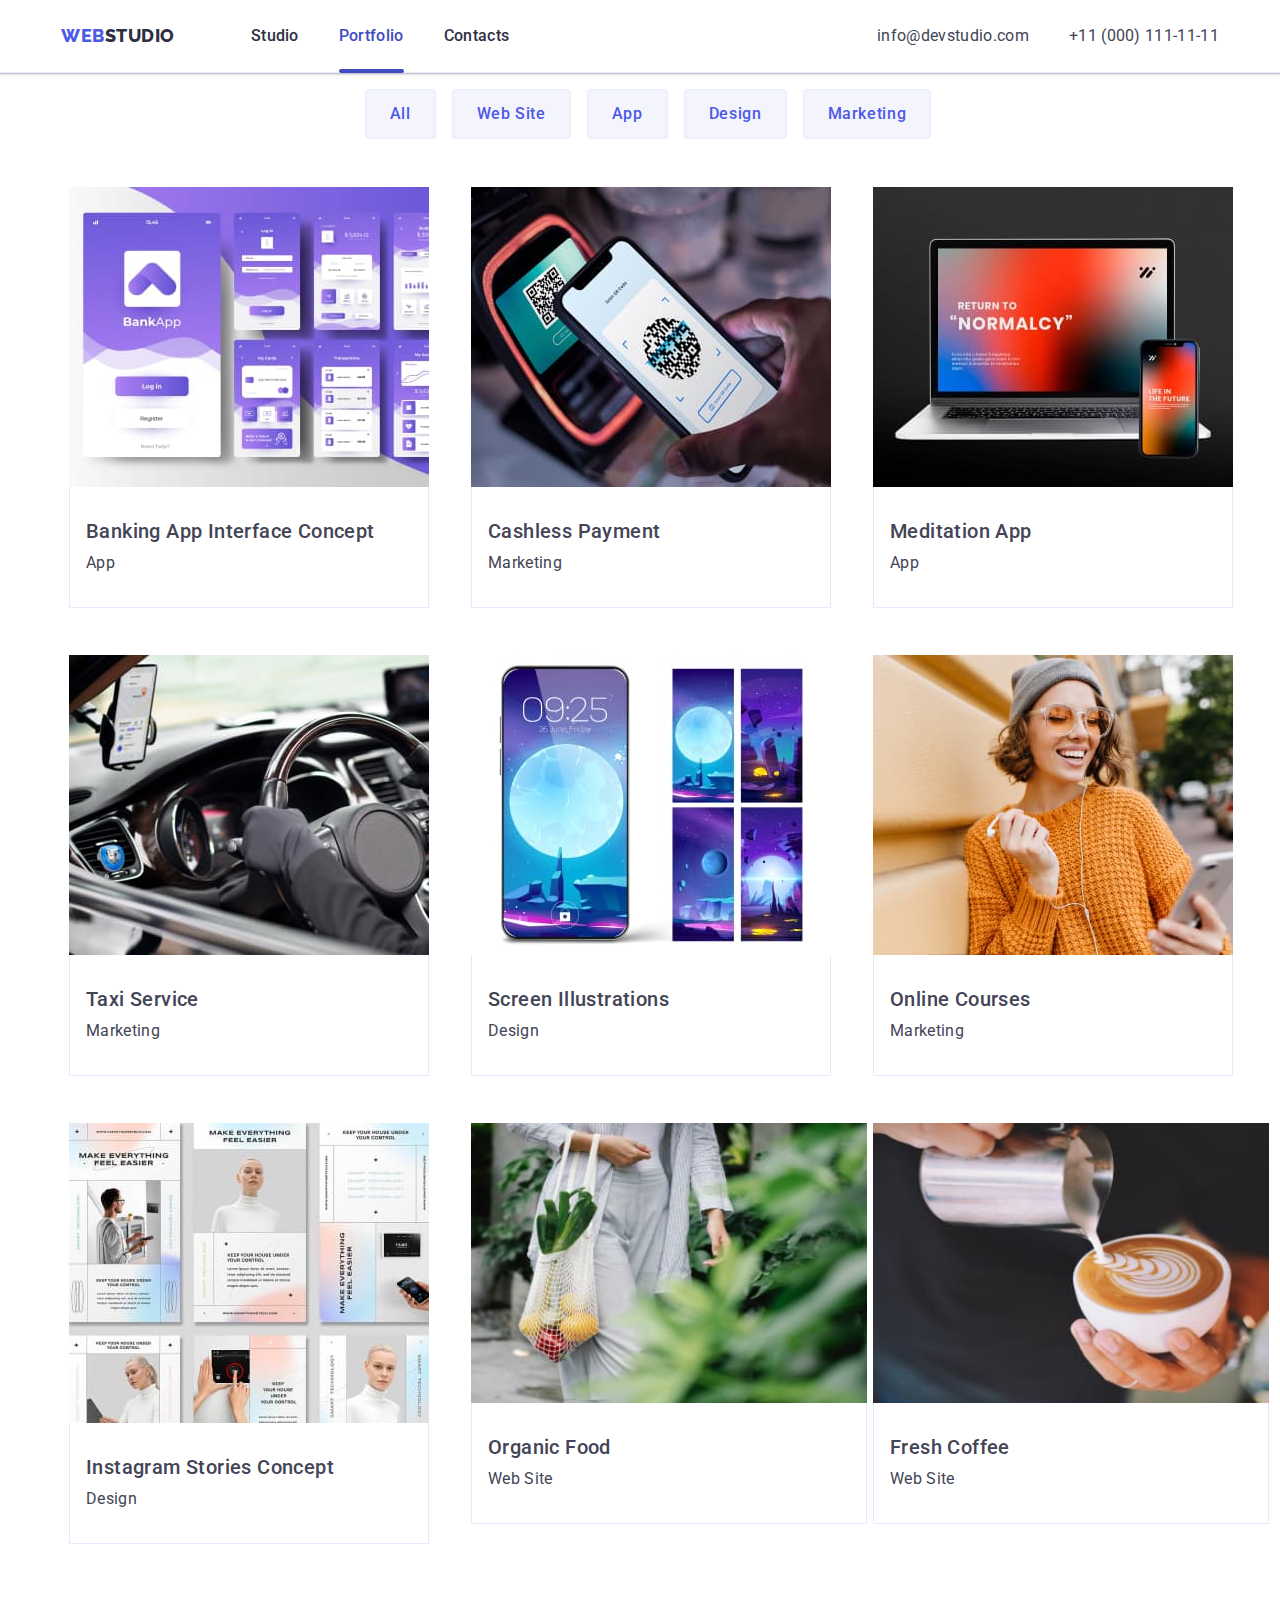
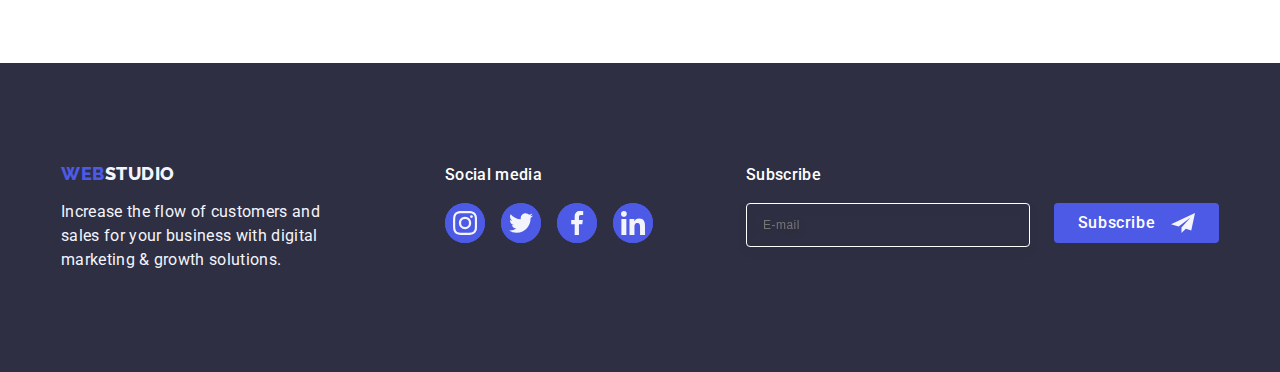
==== commit 110499e4: "homework6" ====
--- a/portfolio.html
+++ b/portfolio.html
@@ -138,10 +138,11 @@
                 <a href="" class="portfolio-main link">
                   <div class="cntr-text">
                     <img
+                      class="img-portfolio"
                       src="./images/portfolio.jpg"
                       alt="Interface "
-                      width="360"
-                      height="300"
+                      width="396"
+                      height="280"
                     />
                     <p class="text-cntr">
                       14 Stylish and User-Friendly App Design Concepts · Task
@@ -162,10 +163,11 @@
                 <a href="" class="portfolio-main link">
                   <div class="cntr-text">
                     <img
+                      class="img-portfolio"
                       src="./images/portfolio2.jpg"
                       alt="Phone with QR kode"
-                      width="360"
-                      height="300"
+                      width="396"
+                      height="280"
                     />
                     <p class="text-cntr">
                       14 Stylish and User-Friendly App Design Concepts · Task
@@ -184,10 +186,11 @@
                 <a href="" class="portfolio-main link">
                   <div class="cntr-text">
                     <img
+                      class="img-portfolio"
                       src="./images/portfolio3.jpg"
                       alt="Laptop with phone"
-                      width="360"
-                      height="300"
+                      width="396"
+                      height="280"
                     />
                     <p class="text-cntr">
                       14 Stylish and User-Friendly App Design Concepts · Task
@@ -206,10 +209,11 @@
                 <a href="" class="portfolio-main link">
                   <div class="cntr-text">
                     <img
+                      class="img-portfolio"
                       src="./images/portfolio4.jpg"
                       alt="Interior of the car"
-                      width="360"
-                      height="300"
+                      width="396"
+                      height="280"
                     />
                     <p class="text-cntr">
                       14 Stylish and User-Friendly App Design Concepts · Task
@@ -228,10 +232,11 @@
                 <a href="" class="portfolio-main link">
                   <div class="cntr-text">
                     <img
+                      class="img-portfolio"
                       src="./images/portfolio5.jpg"
                       alt="Phone with screen illustration"
-                      width="360"
-                      height="300"
+                      width="396"
+                      height="280"
                     />
                     <p class="text-cntr">
                       14 Stylish and User-Friendly App Design Concepts · Task
@@ -250,10 +255,11 @@
                 <a href="" class="portfolio-main link">
                   <div class="cntr-text">
                     <img
+                      class="img-portfolio"
                       src="./images/portfolio6.jpg"
                       alt="Girl with phone"
-                      width="360"
-                      height="300"
+                      width="396"
+                      height="280"
                     />
                     <p class="text-cntr">
                       14 Stylish and User-Friendly App Design Concepts · Task
@@ -272,10 +278,11 @@
                 <a href="" class="portfolio-main link">
                   <div class="cntr-text">
                     <img
+                      class="img-portfolio"
                       src="./images/portfolio7.jpg"
                       alt="Stories Concept"
-                      width="360"
-                      height="300"
+                      width="396"
+                      height="280"
                     />
                     <p class="text-cntr">
                       14 Stylish and User-Friendly App Design Concepts · Task
@@ -298,8 +305,8 @@
                     <img
                       src="./images/portfolio8.jpg"
                       alt="Girl with a bag of food"
-                      width="360"
-                      height="300"
+                      width="396"
+                      height="280"
                     />
                     <p class="text-cntr">
                       14 Stylish and User-Friendly App Design Concepts · Task
@@ -320,8 +327,8 @@
                     <img
                       src="./images/portfolio9.jpg"
                       alt="Cup of cofee"
-                      width="360"
-                      height="300"
+                      width="396"
+                      height="280"
                     />
                     <p class="text-cntr">
                       14 Stylish and User-Friendly App Design Concepts · Task
--- a/css/styles.css
+++ b/css/styles.css
@@ -59,7 +59,7 @@
   flex-wrap: nowrap;
   justify-content: center;
   align-items: center;
-  border-bottom: 1px solid #e7e9fc;
+  border-bottom: 1px solid var(--accent);
   box-shadow: 0px 2px 1px rgba(46, 47, 66, 0.08),
     0px 1px 1px rgba(46, 47, 66, 0.16), 0px 1px 6px rgba(46, 47, 66, 0.08);
 }
@@ -71,8 +71,6 @@
   display: flex;
   align-items: center;
   justify-content: space-between;
-  padding-top: 24px;
-  padding-bottom: 24px;
 }
 
 .menu {
@@ -106,34 +104,35 @@
   position: fixed;
   top: 0;
   left: 0;
-  width: 100vw;
-  height: 100vh;
+  width: 100%;
+  height: 100%;
   z-index: 2;
   padding: 24px 24px 40px 40px;
   display: flex;
   flex-direction: column;
-  justify-content: space-between;
+  padding-top: 80px;
 }
 .menu-close-btn {
-  display: flex;
-  margin-left: auto;
-  margin-bottom: 32px;
-  border-radius: 50%;
-  align-items: center;
-  justify-content: center;
-  background-color: var(--accent);
-  border: 1px solid rgba(0, 0, 0, 0.1);
-  padding: 0;
-  cursor: pointer;
-  transition: background-color 250ms cubic-bezier(0.4, 0, 0.2, 1),
-    border 250ms cubic-bezier(0.4, 0, 0.2, 1);
+  position: absolute;
+  top: 24px;
+  right: 24px;
+  display: flex;
+  justify-content: center;
+  align-items: center;
   width: 24px;
   height: 24px;
-}
-
-.mob-menu-list {
-  margin-bottom: 284px;
-}
+  padding: 0;
+  border-radius: 50%;
+  background-color: transparent;
+  color: var(--dark-brand-color);
+  border: 1px solid var(--accent);
+  cursor: pointer;
+  transition: color 250ms cubic-bezier(0.4, 0, 0.2, 1);
+}
+.menu-mob {
+  margin-bottom: auto;
+}
+
 .mob-link-menu {
   color: var(--dark);
   font-size: 36px;
@@ -159,21 +158,24 @@
   display: flex;
   flex-direction: column;
   gap: 40px;
+  width: 100%;
+  margin-bottom: 48px;
 }
 
 .mob-address-link {
   list-style: none;
   font-size: 36px;
   letter-spacing: 0.02em;
-  color: var(--text);
+  color: var(--primary-brand);
   position: relative;
   transition: color 250ms cubic-bezier(0.4, 0, 0.2, 1);
   font-weight: 700;
   line-height: 1.11;
 }
-.mob-address-link:hover,
-:focus {
-  color: var(--primary-brand);
+@media screen and (max-width: 417px) {
+  .mob-address-link {
+    font-size: 26px;
+  }
 }
 .mob-mail-link:hover,
 :focus {
@@ -195,7 +197,8 @@
       rgba(46, 47, 66, 0.7)
     ),
     url(../images/bg-mb-1x.jpg);
-  padding: 112px 54px;
+  padding-top: 112px;
+  padding-bottom: 112px;
   margin: 0 auto;
   background-repeat: no-repeat;
   background-position: center;
@@ -226,7 +229,7 @@
   display: flex;
   flex-wrap: wrap;
   align-items: center;
-  width: 320px;
+  max-width: 320px;
   font-size: 36px;
   font-weight: 700;
   line-height: 1.11;
@@ -315,7 +318,7 @@
   letter-spacing: 0.02em;
   color: var(--dark);
   margin-bottom: 8px;
-  align-items: center;
+  text-align: center;
   font-size: 36px;
   font-weight: 700;
   line-height: 1.11;
@@ -451,7 +454,7 @@
 .icon-container-customers {
   display: flex;
   flex-wrap: wrap;
-  gap: 16px;
+  gap: 72px 16px;
 }
 .icons-customers {
   fill: currentColor;
@@ -462,7 +465,6 @@
 .icn-container {
   width: calc((100% - 16px) / 2);
   height: 88px;
-  margin-bottom: 72px;
 }
 .icn-customers {
   justify-content: center;
@@ -499,7 +501,6 @@
   letter-spacing: 0.02em;
   font-size: 16px;
   width: 264px;
-  margin-bottom: 72px;
 }
 .logo-footer {
   font-family: "Raleway", sans-serif;
@@ -520,7 +521,6 @@
 .icon-container-footer {
   display: flex;
   gap: 16px;
-  margin-bottom: 72px;
 }
 .media-ftr {
   font-size: 16px;
@@ -591,11 +591,11 @@
   pointer-events: none;
 }
 .modal {
+  width: calc(100% - 30px);
   position: absolute;
   top: 50%;
   left: 50%;
   transform: translate(-50%, -50%) scale(1);
-  width: 408px;
   min-height: 584px;
   background: var(--modal-background);
   box-shadow: 0px 1px 1px rgba(0, 0, 0, 0.14), 0px 1px 3px rgba(0, 0, 0, 0.12),
@@ -639,7 +639,7 @@
   color: var(--white-background);
 }
 .form-label {
-  display: flex;
+  width: 100%;
 }
 .form {
   display: flex;
@@ -648,7 +648,7 @@
   justify-content: center;
 }
 .input-sctn {
-  width: 80vw;
+  width: 100%;
   height: 40px;
   border: 1px solid var(--white-background);
   background-color: transparent;
@@ -859,9 +859,6 @@
   flex-wrap: wrap;
   justify-content: center;
   gap: 48px;
-  /* column-gap: 24px; */
-  /* row-gap: 48px; */
-  /* align-items: flex-start; */
 }
 .photo-background {
   background-color: var(--white-background);
@@ -926,6 +923,19 @@
   transform: translateY(100%);
   transition: transform 250ms cubic-bezier(0.4, 0, 0.2, 1);
 }
+.mob-address-list {
+  margin-bottom: 48px;
+}
 .cntr-text:hover .text-cntr {
   transform: translateY(0%);
 }
+.icon-container-mob {
+  display: flex;
+  justify-content: space-between;
+}
+.icon-list-mob {
+  width: 40px;
+  height: 40px;
+  background-color: var(--primary-brand);
+  border-radius: 50%;
+}
--- a/css/media.css
+++ b/css/media.css
@@ -3,11 +3,27 @@
     max-width: 428px;
   }
 }
+@media screen and (max-width: 767px) {
+  .container-header {
+    padding-top: 24px;
+    padding-bottom: 24px;
+  }
+  .logo-ftr-container {
+    margin-bottom: 72px;
+  }
+  .ftr-container {
+    margin-bottom: 72px;
+  }
+}
 
 @media screen and (min-width: 768px) {
   .container {
     max-width: 768px;
   }
+  .img-portfolio {
+    width: 356px;
+    height: 300px;
+  }
   .menu-link {
     display: flex;
     gap: 40px;
@@ -19,7 +35,6 @@
     display: flex;
     flex-direction: column;
     gap: 12px;
-    /* flex-grow: 1; */
   }
   .link-menu {
     font-weight: 500;
@@ -76,6 +91,7 @@
     max-width: 496px;
     margin-left: auto;
     margin-right: auto;
+    font-size: 56px;
   }
   .container-title {
     flex-direction: column;
@@ -105,10 +121,12 @@
   .text-container {
     flex-basis: calc((100% - 24px) / 2);
     gap: 8px;
-    margin-bottom: 72px;
   }
   .content {
-    gap: 24px;
+    gap: 72px 24px;
+  }
+  .title-link {
+    text-align: left;
   }
 
   .container-people {
@@ -118,17 +136,20 @@
     gap: 64px 24px;
   }
   .icn-container {
-    width: calc((100% - 32px) / 3);
-  }
+    width: calc((100% - 48px) / 3);
+  }
+  .icon-container-customers {
+    gap: 72px 24px;
+  }
+
   .container-customers {
-    padding-left: 108px;
-    padding-right: 108px;
+    max-width: 584px;
   }
   .footer-container {
     display: flex;
     flex-wrap: wrap;
-    padding-left: 108px;
-    padding-right: 108px;
+    max-width: 584px;
+    gap: 72px 24px;
   }
   .input-sctn {
     width: 264px;
@@ -143,8 +164,10 @@
   .container-form {
     align-items: start;
   }
+
   .form {
     gap: 24px;
+    flex-wrap: nowrap;
   }
   .portfolio-main-container {
     width: calc((100% - 48px) / 3);
@@ -161,6 +184,10 @@
     max-width: 1158px;
     padding-left: 15px;
     padding-right: 15px;
+  }
+  .img-portfolio {
+    width: 360px;
+    height: 300px;
   }
   .section-title {
     background-image: linear-gradient(
@@ -168,6 +195,8 @@
         rgba(46, 47, 66, 0.7)
       ),
       url(../images/bg-1x.jpg);
+    padding-top: 188px;
+    padding-bottom: 188px;
   }
   @media (min-device-pixel-ratio: 2),
     (min-resolution: 192dpi),
@@ -180,41 +209,43 @@
         ),
         url(../images/bg-2x.jpg);
     }
-    .title {
-      display: flex;
-      flex-direction: column;
-      align-items: center;
-      max-width: 496px;
-      margin-left: auto;
-      margin-right: auto;
-    }
-    .address-menu {
-      display: flex;
-      flex-direction: inherit;
-      gap: 40px;
-    }
-    .address-link {
-      list-style: none;
-      font-size: 16px;
-      line-height: 1.5;
-      letter-spacing: 0.02em;
-    }
-
-    .container-title {
-      flex-direction: column;
-      gap: 48px;
-    }
-    .icon-container {
-      display: flex;
-      justify-content: center;
-      align-items: center;
-      background-color: var(--light);
-      width: 264px;
-      height: 112px;
-      margin-bottom: 8px;
-      border-radius: 4px;
-    }
-  }
+  }
+  .title {
+    display: flex;
+    flex-direction: column;
+    align-items: center;
+    max-width: 496px;
+    margin-left: auto;
+    margin-right: auto;
+    font-size: 56px;
+  }
+  .address-menu {
+    display: flex;
+    flex-direction: inherit;
+    gap: 40px;
+  }
+  .address-link {
+    list-style: none;
+    font-size: 16px;
+    line-height: 1.5;
+    letter-spacing: 0.02em;
+  }
+
+  .container-title {
+    flex-direction: column;
+    gap: 48px;
+  }
+  .icon-container {
+    display: flex;
+    justify-content: center;
+    align-items: center;
+    background-color: var(--light);
+    width: 264px;
+    height: 112px;
+    margin-bottom: 8px;
+    border-radius: 4px;
+  }
+
   .text {
     font-weight: 400;
   }
@@ -239,9 +270,6 @@
   .icn-container {
     width: calc((100% - 120px) / 6);
   }
-  .container-form {
-    margin-left: 80px;
-  }
 
   .logo-ftr-container {
     margin-right: 120px;
@@ -252,8 +280,19 @@
   .photo-list {
     gap: 48px;
   }
-}
-@media (max-width: 1158px) {
+  .footer-container {
+    display: flex;
+    align-items: baseline;
+    flex-direction: row;
+    flex-wrap: nowrap;
+    gap: 0;
+    justify-content: flex-start;
+  }
+  .ftr-container {
+    margin-right: auto;
+  }
+}
+@media (max-width: 1157px) {
   .section-title-two {
     display: none;
   }
